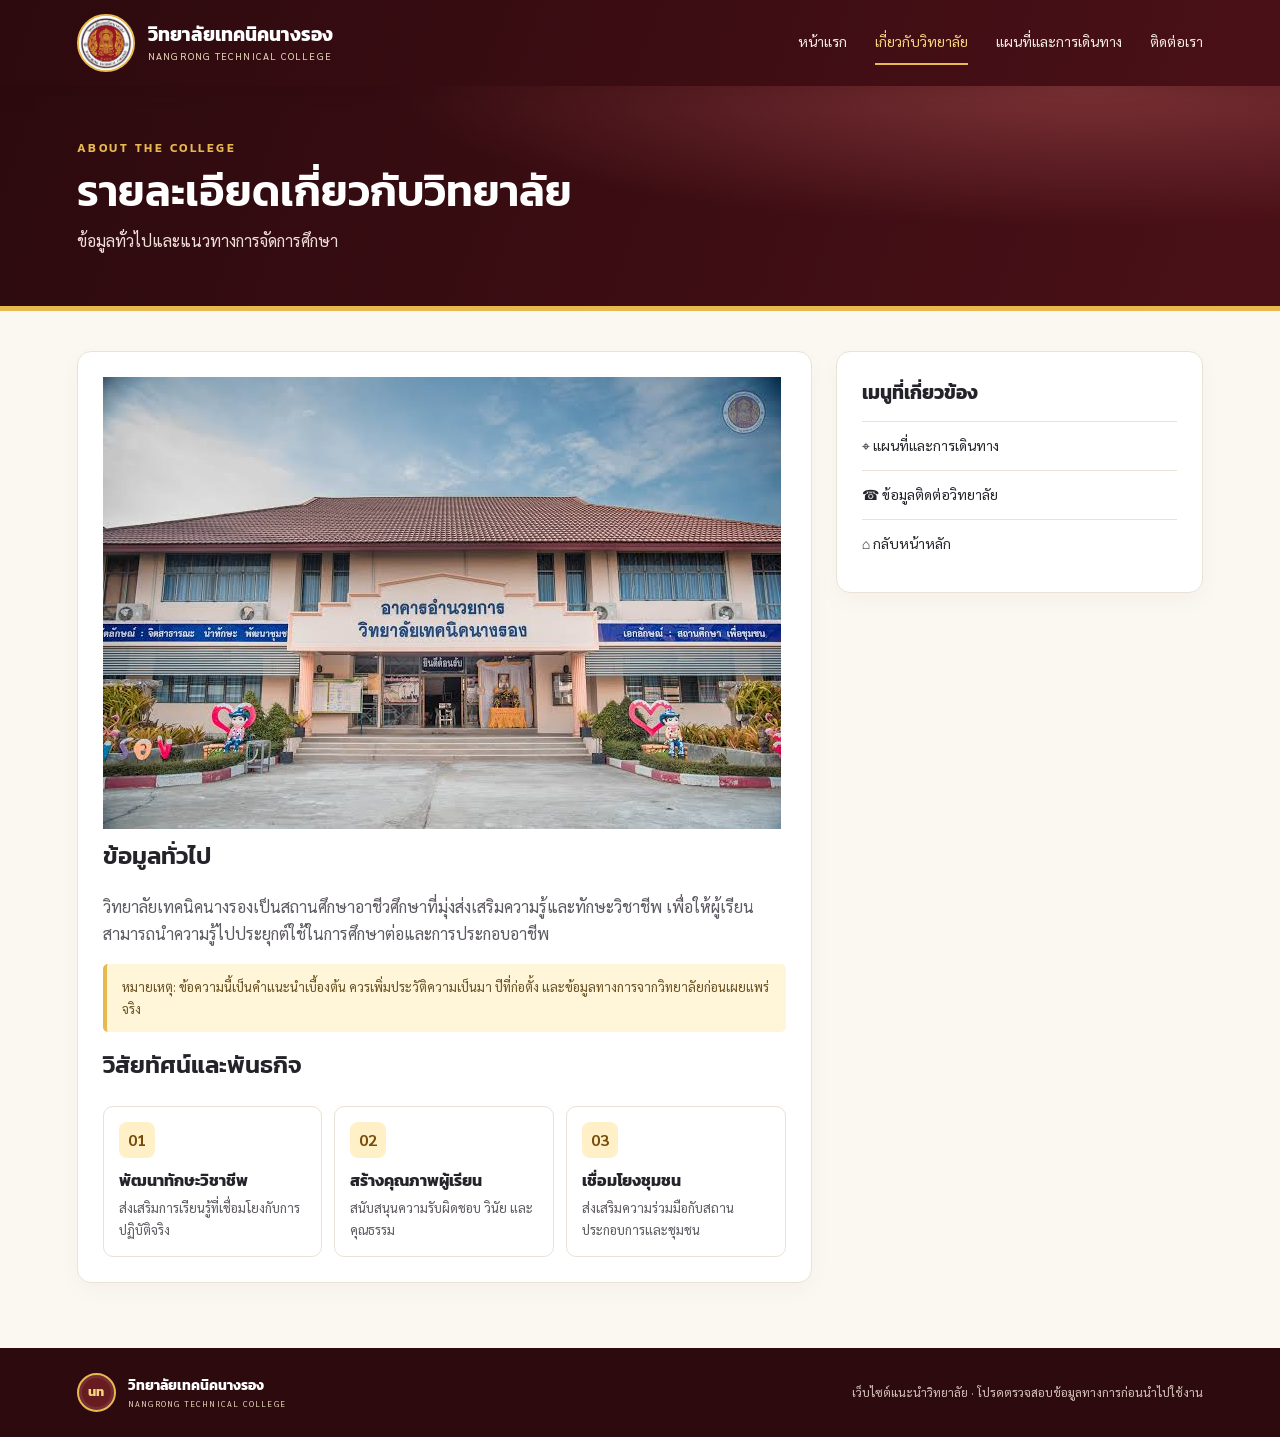
==== about.html @ 83687063 "Add files via upload" ====
<!DOCTYPE html>
<html lang="th"><head><meta charset="UTF-8"><meta name="viewport" content="width=device-width, initial-scale=1.0"><title>เกี่ยวกับวิทยาลัย | วิทยาลัยเทคนิคนางรอง</title><link rel="stylesheet" href="style.css"></head>
<body>
<header class="site-header"><a class="brand" href="index.html" aria-label="หน้าหลักวิทยาลัยเทคนิคนางรอง">
  <img
    class="college-logo"
    src="assets/college-logo.png"
    alt="ตราวิทยาลัยเทคนิคนางรอง"
  >
  <span>
    <strong>วิทยาลัยเทคนิคนางรอง</strong>
    <small>NANGRONG TECHNICAL COLLEGE</small>
  </span>
</a><button class="menu-toggle" aria-label="เปิดเมนู" aria-expanded="false">☰</button><nav class="nav"><a href="index.html">หน้าแรก</a><a class="active" href="about.html">เกี่ยวกับวิทยาลัย</a><a href="map.html">แผนที่และการเดินทาง</a><a href="contact.html">ติดต่อเรา</a></nav></header>
<main class="page-main">
  <section class="page-banner"><p class="eyebrow">ABOUT THE COLLEGE</p><h1>รายละเอียดเกี่ยวกับวิทยาลัย</h1><p>ข้อมูลทั่วไปและแนวทางการจัดการศึกษา</p></section>
  <div class="content-layout">
    <article class="content-card">
      <div>
        <img src="assets/images.jpg" alt="">
      </div>
      <h2>ข้อมูลทั่วไป</h2>
      <p>วิทยาลัยเทคนิคนางรองเป็นสถานศึกษาอาชีวศึกษาที่มุ่งส่งเสริมความรู้และทักษะวิชาชีพ เพื่อให้ผู้เรียนสามารถนำความรู้ไปประยุกต์ใช้ในการศึกษาต่อและการประกอบอาชีพ</p>
      <p class="notice">หมายเหตุ: ข้อความนี้เป็นคำแนะนำเบื้องต้น ควรเพิ่มประวัติความเป็นมา ปีที่ก่อตั้ง และข้อมูลทางการจากวิทยาลัยก่อนเผยแพร่จริง</p>
      <h2>วิสัยทัศน์และพันธกิจ</h2>
      <div class="info-grid">
        <div class="info-tile"><span>01</span><h3>พัฒนาทักษะวิชาชีพ</h3><p>ส่งเสริมการเรียนรู้ที่เชื่อมโยงกับการปฏิบัติจริง</p></div>
        <div class="info-tile"><span>02</span><h3>สร้างคุณภาพผู้เรียน</h3><p>สนับสนุนความรับผิดชอบ วินัย และคุณธรรม</p></div>
        <div class="info-tile"><span>03</span><h3>เชื่อมโยงชุมชน</h3><p>ส่งเสริมความร่วมมือกับสถานประกอบการและชุมชน</p></div>
      </div>
    </article>
    <aside class="side-card"><h3>เมนูที่เกี่ยวข้อง</h3><a href="map.html">⌖ แผนที่และการเดินทาง</a><a href="contact.html">☎ ข้อมูลติดต่อวิทยาลัย</a><a href="index.html">⌂ กลับหน้าหลัก</a></aside>
  </div>
</main>
<footer class="footer"><span class="brand-mark small">นท</span><div><strong>วิทยาลัยเทคนิคนางรอง</strong><small>NANGRONG TECHNICAL COLLEGE</small></div><p>เว็บไซต์แนะนำวิทยาลัย · โปรดตรวจสอบข้อมูลทางการก่อนนำไปใช้งาน</p></footer><script src="script.js"></script></body></html>
---- style.css ----
@import url('https://fonts.googleapis.com/css2?family=Kanit:wght@300;400;500;600;700&family=Sarabun:wght@300;400;500;600;700&display=swap');
:root{--wine:#4a1017;--wine2:#2c0a0e;--gold:#e8b94f;--gold2:#f7d77e;--ink:#25232a;--muted:#6f6b70;--cream:#fbf8f1;--line:#e9e2d6;--white:#fff}
*{box-sizing:border-box}html{scroll-behavior:smooth}body{margin:0;background:var(--cream);color:var(--ink);font-family:'Sarabun',sans-serif;line-height:1.7}a{color:inherit;text-decoration:none}.site-header{height:auto;min-height:84px;background:linear-gradient(110deg,var(--wine2),var(--wine));display:flex;align-items:center;justify-content:space-between;padding:14px clamp(20px,6vw,88px);gap:24px;color:#fff;position:relative;z-index:5;box-shadow:0 5px 22px #2b0b0e22}.brand{display:flex;align-items:center;gap:13px;min-width:0}.brand-mark{width:53px;height:53px;border-radius:50%;display:grid;place-items:center;border:2px solid var(--gold);background:#671c21;color:var(--gold2);font-family:'Kanit',sans-serif;font-size:17px;font-weight:700;box-shadow:inset 0 0 0 3px #ffffff15;flex-shrink:0}.brand strong,.brand small,.footer strong,.footer small{display:block}.brand strong{font-family:'Kanit',sans-serif;font-size:19px;line-height:1.35}.brand small,.footer small{font-size:10px;letter-spacing:1.2px;color:#e8d8bc}.nav{display:flex;align-items:center;gap:clamp(12px,2.2vw,32px)}.nav a{font-size:14px;color:#f6ece5;padding:9px 0;border-bottom:2px solid transparent}.nav a:hover,.nav a.active{color:var(--gold2);border-color:var(--gold)}.menu-toggle{display:none;background:none;color:#fff;border:1px solid #ffffff50;border-radius:8px;padding:6px 11px;font-size:22px}.hero{min-height:560px;position:relative;display:flex;align-items:center;overflow:hidden;color:white;background:linear-gradient(90deg,#23090df2 0%,#3a0d12dc 36%,#31101370 68%,#21080c40 100%),url('assets/sddefault.jpg') center/cover}.hero:after{content:"";position:absolute;inset:auto 0 0;height:7px;background:linear-gradient(90deg,var(--gold),#fff0b3,var(--gold))}.hero-content{position:relative;z-index:1;width:min(1160px,88%);margin:0 auto;padding:70px 0 92px}.eyebrow{font-family:'Kanit',sans-serif;color:var(--gold);font-size:12px;font-weight:600;letter-spacing:2.5px;margin:0 0 8px}.hero h1,.page-banner h1{font-family:'Kanit',sans-serif;font-weight:600;line-height:1.2;margin:0}.hero h1{font-size:clamp(36px,5vw,64px);max-width:720px;text-shadow:0 3px 20px #0005}.hero-lead{font-size:clamp(19px,2.2vw,26px);margin:16px 0 5px;color:#fff1ce}.hero-copy{font-size:16px;color:#f2e7e4;max-width:570px;margin:0 0 29px}.hero-actions{display:flex;flex-wrap:wrap;gap:12px}.btn{display:inline-flex;align-items:center;justify-content:center;gap:11px;padding:13px 17px;border-radius:9px;font-family:'Sarabun',sans-serif;font-size:14px;font-weight:700;line-height:1.5;transition:transform .2s,box-shadow .2s;border:1px solid transparent;cursor:pointer}.btn:hover{transform:translateY(-2px);box-shadow:0 8px 22px #0002}.btn span{font-size:25px}.btn b{font-size:18px;margin-left:5px}.btn-gold{background:linear-gradient(135deg,var(--gold2),var(--gold));color:#321014;border-color:#f9d77a}.btn-outline{background:#2b0b0dc9;color:#fff;border-color:#e8b94f88;backdrop-filter:blur(6px)}.hero-label{position:absolute;right:6%;bottom:24px;color:#fff2cf;font-size:13px;letter-spacing:2px}.section{padding:70px 6%}.section-heading{text-align:center;max-width:700px;margin:0 auto 35px}.section-heading h2,.content-card h2{font-family:'Kanit',sans-serif;margin:0 0 8px;font-weight:600}.section-heading h2{font-size:clamp(25px,3vw,35px)}.section-heading>p:last-child{margin:0;color:var(--muted)}.feature-grid{max-width:1160px;margin:auto;display:grid;grid-template-columns:repeat(3,1fr);gap:20px}.feature-card{background:#fff;border:1px solid var(--line);border-radius:14px;padding:28px 25px;box-shadow:0 8px 25px #35111608;transition:.2s}.feature-card:hover{transform:translateY(-5px);border-color:#dfbb64;box-shadow:0 15px 32px #35111612}.feature-icon{display:grid;place-items:center;width:54px;height:54px;border-radius:13px;background:#fff2ce;color:var(--wine);font-size:29px}.feature-card h3{font-family:'Kanit',sans-serif;font-size:20px;margin:16px 0 4px}.feature-card p{color:var(--muted);margin:0 0 18px;font-size:14px}.text-link{color:#8b5b09;font-weight:700;font-size:14px}.footer{background:var(--wine2);color:white;padding:25px clamp(20px,6vw,88px);display:flex;align-items:center;gap:12px}.brand-mark.small{width:39px;height:39px;font-size:13px}.footer strong{font-family:'Kanit',sans-serif;font-size:14px}.footer small{font-size:8px}.footer p{margin:0 0 0 auto;font-size:12px;color:#d6c5bd}.page-main{min-height:70vh}.page-banner{background:radial-gradient(ellipse at 85% 0%,#7a3135 0,transparent 45%),linear-gradient(110deg,var(--wine2),var(--wine));padding:52px max(6%,calc((100% - 1160px)/2));color:white;border-bottom:5px solid var(--gold)}.page-banner h1{font-size:clamp(29px,4vw,43px)}.page-banner>p:last-child{color:#f1dfd9;margin:9px 0 0}.content-layout,.map-layout,.contact-layout{width:min(1160px,88%);margin:40px auto 65px;display:grid;grid-template-columns:minmax(0,2fr) minmax(230px,1fr);gap:24px;align-items:start}.content-card,.side-card{background:white;border:1px solid var(--line);border-radius:14px;padding:25px;box-shadow:0 8px 25px #35111608}.content-card h2{font-size:24px}.content-card p{color:#5d5960}.campus-photo{height:250px;border-radius:10px;margin-bottom:22px;background-size:cover;background-position:center}.photo-one{background-image:url('https://images.unsplash.com/photo-1562774053-701939374585?auto=format&fit=crop&w=1200&q=85')}.notice{background:#fff6d9;border-left:4px solid var(--gold);padding:12px 15px;border-radius:5px;color:#695021!important;font-size:13px}.info-grid{display:grid;grid-template-columns:repeat(3,1fr);gap:12px;margin-top:20px}.info-tile{border:1px solid var(--line);border-radius:10px;padding:15px}.info-tile>span,.travel-item>span{display:grid;place-items:center;background:#fff0c7;color:#774c0b;border-radius:8px;width:36px;height:36px;font-weight:700}.info-tile h3,.travel-item h3{font-family:'Kanit',sans-serif;font-size:16px;margin:9px 0 3px}.info-tile p,.travel-item p{font-size:13px;margin:0}.side-card h3{font-family:'Kanit',sans-serif;margin:0 0 12px}.side-card a{display:block;padding:12px 0;border-top:1px solid var(--line);font-size:14px}.side-card a:hover{color:#95620b}.map-layout{grid-template-columns:minmax(0,1.45fr) minmax(280px,1fr)}.map-panel{background:#fff;padding:15px;border:1px solid var(--line);border-radius:14px;box-shadow:0 8px 25px #35111608}.map-art{height:390px;position:relative;overflow:hidden;border-radius:9px;background-color:#e9eddd;background-image:linear-gradient(28deg,transparent 47%,#fff 48%,#fff 51%,transparent 52%),linear-gradient(110deg,transparent 43%,#fff 44%,#fff 47%,transparent 48%),repeating-linear-gradient(0deg,transparent 0 52px,#d5dfc6 53px 55px),repeating-linear-gradient(90deg,transparent 0 62px,#d5dfc6 63px 65px)}.map-road{position:absolute;background:#fff;border:1px solid #e3d8c1;height:15px;width:130%;left:-15%;top:50%;transform:rotate(-19deg)}.road-b{top:30%;transform:rotate(31deg)}.road-c{top:78%;transform:rotate(7deg)}.map-block{position:absolute;background:#d2dfbb;border:2px solid #a8bd8d;color:#4e6443;padding:12px 15px;border-radius:6px;font-size:12px;font-weight:700}.block-a{top:17%;left:12%}.block-b{top:23%;right:12%}.block-c{bottom:18%;left:20%}.block-d{bottom:20%;right:16%}.map-pin{position:absolute;top:45%;left:45%;transform:translate(-50%,-50%);display:grid;place-items:center;width:52px;height:52px;border-radius:50% 50% 50% 0;transform:rotate(-45deg);background:var(--wine);color:var(--gold);font-size:29px;box-shadow:0 5px 12px #0003}.map-pin small{position:absolute;left:42px;top:2px;transform:rotate(45deg);background:white;color:var(--wine);white-space:nowrap;padding:6px 9px;border-radius:5px;font-size:11px;box-shadow:0 3px 10px #0002}.map-disclaimer{position:absolute;bottom:4px;left:10px;font-size:10px;color:#555;background:#ffffffcf;padding:3px 7px;border-radius:4px}.map-button{width:100%;margin-top:13px}.travel-card{padding:25px}.travel-item{display:flex;gap:12px;padding:17px 0;border-bottom:1px solid var(--line)}.travel-item:last-of-type{border-bottom:0}.contact-layout{grid-template-columns:1fr 1fr}.contact-row{display:flex;gap:14px;padding:17px 0;border-bottom:1px solid var(--line)}.contact-icon{flex-shrink:0;width:42px;height:42px;border-radius:11px;display:grid;place-items:center;background:#fff0c7;color:var(--wine);font-size:23px}.contact-row h3{font-family:'Kanit',sans-serif;margin:0;font-size:16px}.contact-row p{margin:3px 0;font-size:14px}.contact-row small,.muted{font-size:12px;color:var(--muted)}.full-btn{width:100%;margin-top:15px}.contact-form label{display:block;font-size:14px;font-weight:700;margin:13px 0 5px}.contact-form input,.contact-form select,.contact-form textarea{width:100%;border:1px solid #ded6ca;background:#fffdf9;border-radius:7px;padding:11px 12px;font:inherit;color:var(--ink)}.contact-form input:focus,.contact-form select:focus,.contact-form textarea:focus{outline:2px solid #e8b94f88;border-color:#c9972c}.form-feedback{font-size:13px;color:#5d4210}.muted{margin-top:0}
@media(max-width:850px){.site-header{padding:13px 5%}.menu-toggle{display:block}.nav{display:none;position:absolute;top:100%;left:0;right:0;background:var(--wine2);padding:12px 5% 20px;flex-direction:column;align-items:stretch;gap:0}.nav.open{display:flex}.nav a{padding:12px 0}.hero{min-height:600px;background-position:60% center}.hero-content{width:90%;padding:65px 0 85px}.hero-actions{max-width:500px}.hero-actions .btn{width:100%;justify-content:flex-start}.feature-grid{grid-template-columns:1fr}.content-layout,.map-layout,.contact-layout{grid-template-columns:1fr;width:90%}.info-grid{grid-template-columns:1fr}.footer{flex-wrap:wrap}.footer p{width:100%;margin:8px 0 0}.map-art{height:330px}}
@media(max-width:480px){.brand-mark{width:43px;height:43px}.brand strong{font-size:15px}.brand small{font-size:8px}.hero h1{font-size:34px}.hero-label{font-size:10px}.section{padding:48px 5%}.content-card{padding:18px}.page-banner{padding:40px 5%}.map-art{height:280px}.map-pin small{font-size:9px}.campus-photo{height:190px}}

/* Google Maps embed */
.google-map-wrap{width:100%;height:390px;overflow:hidden;border-radius:9px;background:#eee}
.google-map-embed{display:block;width:100%;height:100%;border:0}
@media(max-width:850px){.google-map-wrap{height:330px}}
@media(max-width:480px){.google-map-wrap{height:280px}}
.college-logo {
  width: 58px;
  height: 58px;
  object-fit: contain;
  border-radius: 50%;
  background: #ffffff;
  border: 2px solid #e8b94f;
  flex-shrink: 0;
  display: block;
}

/* จัดวางชื่อวิทยาลัย */
.brand {
  display: flex;
  align-items: center;
  gap: 13px;
  text-decoration: none;
  color: #ffffff;
}
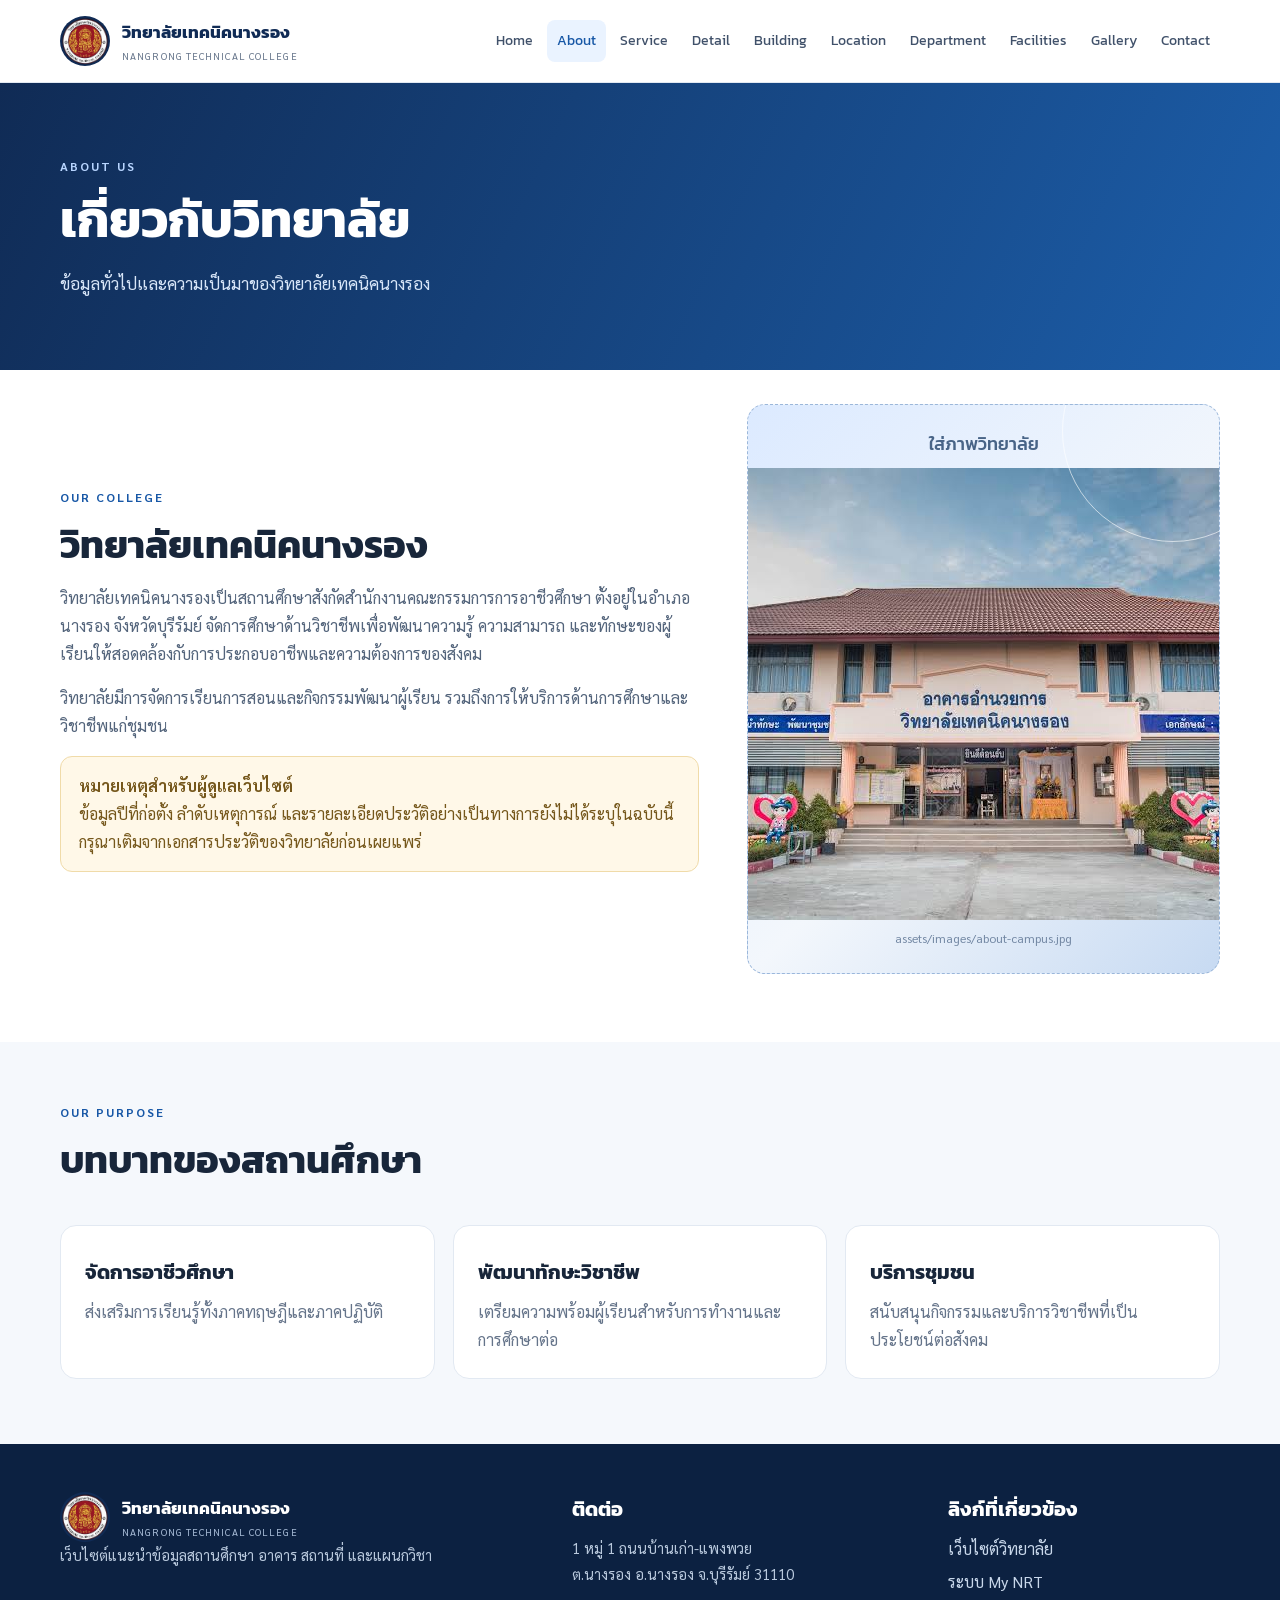
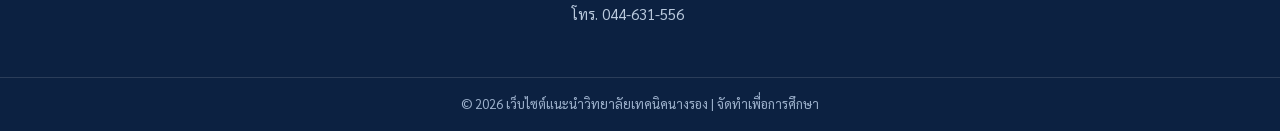
==== commit 10edf67b: "Add files via upload" ====
--- a/about.html
+++ b/about.html
@@ -1,35 +1,38 @@
 <!DOCTYPE html>
-<html lang="th"><head><meta charset="UTF-8"><meta name="viewport" content="width=device-width, initial-scale=1.0"><title>เกี่ยวกับวิทยาลัย | วิทยาลัยเทคนิคนางรอง</title><link rel="stylesheet" href="style.css"></head>
+<html lang="th">
+<head>
+  <meta charset="UTF-8"><meta name="viewport" content="width=device-width, initial-scale=1.0">
+  <meta name="description" content="เว็บไซต์แนะนำวิทยาลัยเทคนิคนางรอง">
+  <title>เกี่ยวกับวิทยาลัย | วิทยาลัยเทคนิคนางรอง</title>
+  <link rel="preconnect" href="https://fonts.googleapis.com"><link rel="preconnect" href="https://fonts.gstatic.com" crossorigin>
+  <link href="https://fonts.googleapis.com/css2?family=Kanit:wght@300;400;500;600;700&family=Sarabun:wght@300;400;500;600;700&display=swap" rel="stylesheet">
+  <link rel="stylesheet" href="assets/css/style.css">
+</head>
 <body>
-<header class="site-header"><a class="brand" href="index.html" aria-label="หน้าหลักวิทยาลัยเทคนิคนางรอง">
-  <img
-    class="college-logo"
-    src="assets/college-logo.png"
-    alt="ตราวิทยาลัยเทคนิคนางรอง"
-  >
-  <span>
-    <strong>วิทยาลัยเทคนิคนางรอง</strong>
-    <small>NANGRONG TECHNICAL COLLEGE</small>
-  </span>
-</a><button class="menu-toggle" aria-label="เปิดเมนู" aria-expanded="false">☰</button><nav class="nav"><a href="index.html">หน้าแรก</a><a class="active" href="about.html">เกี่ยวกับวิทยาลัย</a><a href="map.html">แผนที่และการเดินทาง</a><a href="contact.html">ติดต่อเรา</a></nav></header>
-<main class="page-main">
-  <section class="page-banner"><p class="eyebrow">ABOUT THE COLLEGE</p><h1>รายละเอียดเกี่ยวกับวิทยาลัย</h1><p>ข้อมูลทั่วไปและแนวทางการจัดการศึกษา</p></section>
-  <div class="content-layout">
-    <article class="content-card">
-      <div>
-        <img src="assets/images.jpg" alt="">
-      </div>
-      <h2>ข้อมูลทั่วไป</h2>
-      <p>วิทยาลัยเทคนิคนางรองเป็นสถานศึกษาอาชีวศึกษาที่มุ่งส่งเสริมความรู้และทักษะวิชาชีพ เพื่อให้ผู้เรียนสามารถนำความรู้ไปประยุกต์ใช้ในการศึกษาต่อและการประกอบอาชีพ</p>
-      <p class="notice">หมายเหตุ: ข้อความนี้เป็นคำแนะนำเบื้องต้น ควรเพิ่มประวัติความเป็นมา ปีที่ก่อตั้ง และข้อมูลทางการจากวิทยาลัยก่อนเผยแพร่จริง</p>
-      <h2>วิสัยทัศน์และพันธกิจ</h2>
-      <div class="info-grid">
-        <div class="info-tile"><span>01</span><h3>พัฒนาทักษะวิชาชีพ</h3><p>ส่งเสริมการเรียนรู้ที่เชื่อมโยงกับการปฏิบัติจริง</p></div>
-        <div class="info-tile"><span>02</span><h3>สร้างคุณภาพผู้เรียน</h3><p>สนับสนุนความรับผิดชอบ วินัย และคุณธรรม</p></div>
-        <div class="info-tile"><span>03</span><h3>เชื่อมโยงชุมชน</h3><p>ส่งเสริมความร่วมมือกับสถานประกอบการและชุมชน</p></div>
-      </div>
-    </article>
-    <aside class="side-card"><h3>เมนูที่เกี่ยวข้อง</h3><a href="map.html">⌖ แผนที่และการเดินทาง</a><a href="contact.html">☎ ข้อมูลติดต่อวิทยาลัย</a><a href="index.html">⌂ กลับหน้าหลัก</a></aside>
-  </div>
+<header class="site-header"><div class="container nav-wrap">
+<a class="brand" href="index.html"><span class="brand-mark"><img src="assets/images/college-logo.png" alt="" width="50"></span><span><b>วิทยาลัยเทคนิคนางรอง</b><small>NANGRONG TECHNICAL COLLEGE</small></span></a>
+<button class="menu-toggle" id="menuToggle" aria-label="เปิดเมนู" aria-expanded="false">☰</button>
+<nav class="main-nav" id="mainNav"><a href="index.html" class="nav-link">Home</a><a href="about.html" class="nav-link active">About</a><a href="service.html" class="nav-link">Service</a><a href="detail.html" class="nav-link">Detail</a><a href="building.html" class="nav-link">Building</a><a href="location.html" class="nav-link">Location</a><a href="department.html" class="nav-link">Department</a><a href="facilities.html" class="nav-link">Facilities</a><a href="gallery.html" class="nav-link">Gallery</a><a href="contact.html" class="nav-link">Contact</a></nav>
+</div></header>
+<main>
+<section class="page-banner">
+  <span class="eyebrow">ABOUT US</span>
+  <h1>เกี่ยวกับวิทยาลัย</h1><p>ข้อมูลทั่วไปและความเป็นมาของวิทยาลัยเทคนิคนางรอง</p>
+</section>
+<section class="content-layout section"><div><span class="eyebrow">OUR COLLEGE</span>
+  <h2>วิทยาลัยเทคนิคนางรอง</h2>
+<p>วิทยาลัยเทคนิคนางรองเป็นสถานศึกษาสังกัดสำนักงานคณะกรรมการการอาชีวศึกษา ตั้งอยู่ในอำเภอนางรอง จังหวัดบุรีรัมย์ จัดการศึกษาด้านวิชาชีพเพื่อพัฒนาความรู้ ความสามารถ และทักษะของผู้เรียนให้สอดคล้องกับการประกอบอาชีพและความต้องการของสังคม</p>
+<p>วิทยาลัยมีการจัดการเรียนการสอนและกิจกรรมพัฒนาผู้เรียน รวมถึงการให้บริการด้านการศึกษาและวิชาชีพแก่ชุมชน</p>
+<div class="notice"><strong>หมายเหตุสำหรับผู้ดูแลเว็บไซต์</strong>
+  <br>ข้อมูลปีที่ก่อตั้ง ลำดับเหตุการณ์ และรายละเอียดประวัติอย่างเป็นทางการยังไม่ได้ระบุในฉบับนี้ กรุณาเติมจากเอกสารประวัติของวิทยาลัยก่อนเผยแพร่</div>
+</div>
+<div class="image-placeholder tall">
+  <span>ใส่ภาพวิทยาลัย</span><img src="assets/images/about-campus.jpg" alt="">
+  <small>assets/images/about-campus.jpg</small>
+</div>
+</section>
+<section class="section soft"><div class="section-heading"><div><span class="eyebrow">OUR PURPOSE</span><h2>บทบาทของสถานศึกษา</h2></div></div><div class="card-grid three"><article class="info-card"><h3>จัดการอาชีวศึกษา</h3><p>ส่งเสริมการเรียนรู้ทั้งภาคทฤษฎีและภาคปฏิบัติ</p></article><article class="info-card"><h3>พัฒนาทักษะวิชาชีพ</h3><p>เตรียมความพร้อมผู้เรียนสำหรับการทำงานและการศึกษาต่อ</p></article><article class="info-card"><h3>บริการชุมชน</h3><p>สนับสนุนกิจกรรมและบริการวิชาชีพที่เป็นประโยชน์ต่อสังคม</p></article></div></section>
 </main>
-<footer class="footer"><span class="brand-mark small">นท</span><div><strong>วิทยาลัยเทคนิคนางรอง</strong><small>NANGRONG TECHNICAL COLLEGE</small></div><p>เว็บไซต์แนะนำวิทยาลัย · โปรดตรวจสอบข้อมูลทางการก่อนนำไปใช้งาน</p></footer><script src="script.js"></script></body></html>+<footer class="site-footer"><div class="container footer-grid"><div><a class="brand footer-brand" href="index.html"><span class="brand-mark"><img src="assets/images/college-logo.png" alt="" width="50"></span><span><b>วิทยาลัยเทคนิคนางรอง</b><small>NANGRONG TECHNICAL COLLEGE</small></span></a><p>เว็บไซต์แนะนำข้อมูลสถานศึกษา อาคาร สถานที่ และแผนกวิชา</p></div><div><h3>ติดต่อ</h3><p>1 หมู่ 1 ถนนบ้านเก่า-แพงพวย<br>ต.นางรอง อ.นางรอง จ.บุรีรัมย์ 31110</p><p>โทร. 044-631-556</p></div><div><h3>ลิงก์ที่เกี่ยวข้อง</h3><a href="https://nrtech.ac.th/" target="_blank" rel="noopener">เว็บไซต์วิทยาลัย</a><a href="https://my.nrtech.ac.th/" target="_blank" rel="noopener">ระบบ My NRT</a></div></div><div class="copyright">© <span id="year"></span> เว็บไซต์แนะนำวิทยาลัยเทคนิคนางรอง | จัดทำเพื่อการศึกษา</div></footer>
+<script src="assets/js/main.js"></script>
+</body></html>
--- a/assets/css/style.css
+++ b/assets/css/style.css
@@ -0,0 +1,6 @@
+
+:root{--navy:#102b55;--blue:#1757a6;--sky:#eaf3ff;--ink:#18263a;--muted:#65748a;--line:#e2e9f2;--paper:#fff;--soft:#f5f8fc;--gold:#e6b85c}
+*{box-sizing:border-box}html{scroll-behavior:smooth}body{margin:0;color:var(--ink);background:#fff;font-family:"Sarabun",sans-serif;line-height:1.75}h1,h2,h3,.brand b,.nav-link{font-family:"Kanit",sans-serif}h1,h2,h3,p{margin-top:0}h1{font-size:clamp(2.2rem,5vw,4rem);line-height:1.2;margin-bottom:18px}h2{font-size:clamp(1.7rem,3vw,2.4rem);line-height:1.3;margin-bottom:14px}h3{font-size:1.25rem;margin-bottom:8px}a{color:var(--blue);text-decoration:none}.container{width:min(1160px,calc(100% - 40px));margin:auto}.site-header{height:auto;min-height:82px;background:#fff;border-bottom:1px solid var(--line);position:sticky;top:0;z-index:20}.nav-wrap{display:flex;align-items:center;justify-content:space-between;gap:24px;min-height:82px}.brand{display:flex;align-items:center;gap:12px;color:var(--navy);min-width:max-content}.brand-mark{width:50px;height:50px;display:grid;place-items:center;border-radius:30px;background:var(--navy);color:#fff;font-family:Kanit;font-weight:700;letter-spacing:1px}.brand b{display:block;font-size:1.05rem}.brand small{display:block;color:var(--muted);font-size:.62rem;letter-spacing:1.1px}.main-nav{display:flex;align-items:center;gap:4px;flex-wrap:wrap;justify-content:flex-end}.nav-link{font-size:.88rem;color:#40516a;padding:9px 10px;border-radius:8px;transition:.2s}.nav-link:hover,.nav-link.active{background:var(--sky);color:var(--blue)}.menu-toggle{display:none;border:0;background:var(--sky);color:var(--navy);font-size:1.5rem;border-radius:8px;padding:5px 12px}.hero{width:min(1160px,calc(100% - 40px));margin:42px auto 64px;display:grid;grid-template-columns:1fr 1fr;gap:44px;align-items:center;min-height:430px}.hero-copy{padding:24px 0}.eyebrow{display:inline-block;color:var(--blue);font-size:.76rem;font-weight:700;letter-spacing:2px;margin-bottom:12px}.hero h1 span{color:var(--blue)}.hero-copy p{font-size:1.08rem;color:var(--muted);max-width:570px}.hero-image{min-height:390px;border-radius:28px}.image-placeholder,.gallery-slot{position:relative;display:flex;align-items:center;justify-content:center;flex-direction:column;gap:8px;text-align:center;overflow:hidden;color:#486487;background:linear-gradient(135deg,#dceaff,#f3f7fc 55%,#c7daf2);border:1px dashed #9bb7da;border-radius:18px;min-height:210px;padding:24px}.image-placeholder:before{content:"";position:absolute;width:220px;height:220px;border:1px solid #fff9;border-radius:50%;right:-65px;top:-85px}.image-placeholder span,.gallery-slot span{font-family:Kanit;font-size:1.1rem;font-weight:500;z-index:1}.image-placeholder small,.gallery-slot small{font-size:.75rem;color:#7186a2;z-index:1}.tall{min-height:440px}.hero-image{min-height:390px}.hero-image span{font-size:1.4rem}.btn{display:inline-flex;align-items:center;justify-content:center;border:0;border-radius:10px;padding:11px 20px;font-family:Kanit;font-size:.95rem;cursor:pointer;transition:.2s}.btn-primary{background:var(--blue);color:#fff}.btn-primary:hover{background:var(--navy);transform:translateY(-1px)}.btn-outline{border:1px solid #b8c9df;color:var(--navy);margin-left:8px}.btn-light{background:#fff;color:var(--navy)}.section{width:min(1160px,calc(100% - 40px));margin:0 auto;padding:34px 0 68px}.section-heading{display:flex;align-items:end;justify-content:space-between;gap:20px;margin-bottom:26px}.section-heading p{color:var(--muted);margin-bottom:8px}.card-grid{display:grid;grid-template-columns:repeat(4,1fr);gap:18px}.card-grid.three{grid-template-columns:repeat(3,1fr)}.feature-card,.info-card,.place-card{background:#fff;border:1px solid var(--line);border-radius:16px;overflow:hidden;transition:.2s}.feature-card{padding:24px;color:var(--ink);min-height:180px}.feature-card:hover,.place-card:hover{transform:translateY(-4px);box-shadow:0 14px 32px #173d6c12;border-color:#c1d5ef}.card-icon{display:inline-grid;place-items:center;width:42px;height:42px;border-radius:12px;background:var(--sky);color:var(--blue);font-family:Kanit;font-weight:600;margin-bottom:15px}.feature-card p,.info-card p,.place-card p{color:var(--muted);margin-bottom:0}.place-card .image-placeholder{border:0;border-radius:0;min-height:190px}.card-body{padding:20px}.tag{font-size:.7rem;letter-spacing:1.2px;color:var(--blue);font-weight:700}.text-link{font-weight:600;color:var(--blue);display:inline-block;margin-top:14px}.callout{width:min(1160px,calc(100% - 40px));background:var(--navy);color:#fff;border-radius:22px;padding:38px 42px;margin-bottom:70px;display:flex;align-items:center;justify-content:space-between;gap:25px}.callout .eyebrow{color:#9ec7ff}.callout p{color:#d4e0f1;margin:0}.page-banner{background:linear-gradient(115deg,#102b55,#1c5eaa);color:#fff;padding:68px max(20px,calc((100% - 1160px)/2)) 72px}.page-banner .eyebrow{color:#b8d5ff}.page-banner h1{font-size:clamp(2.1rem,4vw,3.2rem)}.page-banner p{color:#d8e6f8;margin:0;font-size:1.05rem}.content-layout{display:grid;grid-template-columns:1.15fr .85fr;gap:48px;align-items:center}.content-layout p{color:#53647b}.notice{background:#fff8e8;border:1px solid #f0dba9;color:#75571b;padding:15px 18px;border-radius:12px;margin:0 0 24px}.soft{background:var(--soft);width:100%;padding:55px max(20px,calc((100% - 1160px)/2)) 65px}.info-card{padding:24px}.info-card h3{margin-top:5px}.detail-list{display:grid;gap:28px}.detail-row{display:grid;grid-template-columns:.8fr 1.2fr;gap:32px;align-items:center;padding-bottom:28px;border-bottom:1px solid var(--line);scroll-margin-top:110px}.detail-row .image-placeholder{min-height:260px}.muted{color:var(--muted);font-size:.92rem}.contact-list{display:grid;gap:12px}.contact-item{border-bottom:1px solid var(--line);padding:10px 0}.contact-item b{font-family:Kanit;color:var(--navy)}.contact-item p{margin:3px 0}.contact-panel{background:var(--soft);padding:28px;border-radius:18px}.contact-panel form{display:grid;gap:14px}.contact-panel label{font-weight:600;font-size:.92rem}.contact-panel input,.contact-panel textarea{display:block;width:100%;padding:11px 12px;border:1px solid #d3deeb;border-radius:9px;font:inherit;margin-top:5px;background:#fff}.form-message{color:var(--blue);margin:0}.map-frame{height:430px;border-radius:18px;overflow:hidden;border:1px solid var(--line)}.map-frame iframe{width:100%;height:100%;border:0}.map-heading{margin-top:48px}.campus-map{min-height:420px}.center{text-align:center;margin-top:30px}.upload-panel{display:flex;align-items:center;gap:18px;flex-wrap:wrap;margin-bottom:25px}.upload-btn{position:relative;overflow:hidden}.gallery-grid{display:grid;grid-template-columns:repeat(3,1fr);gap:18px}.gallery-slot{min-height:230px}.gallery-slot img{position:absolute;width:100%;height:100%;object-fit:cover;inset:0}.gallery-slot.has-image span,.gallery-slot.has-image small{display:none}.site-footer{background:#0c2141;color:#dce7f6;padding:48px 0 0}.footer-grid{display:grid;grid-template-columns:1.4fr 1fr .8fr;gap:35px;padding-bottom:35px}.footer-brand{color:#fff}.footer-brand small{color:#a9bdd8}.site-footer p{color:#b9c9dd;font-size:.92rem}.site-footer h3{color:#fff}.site-footer a:not(.brand){display:block;color:#c9d8eb;margin:5px 0}.copyright{text-align:center;border-top:1px solid #ffffff20;padding:15px;color:#9eb2cd;font-size:.82rem}
+@media(max-width:1000px){.main-nav{gap:0}.nav-link{padding:8px 7px;font-size:.8rem}.card-grid{grid-template-columns:repeat(2,1fr)}}
+@media(max-width:760px){.nav-wrap{min-height:72px}.menu-toggle{display:block}.main-nav{display:none;position:absolute;top:72px;left:0;right:0;background:#fff;padding:12px 20px 18px;border-bottom:1px solid var(--line);box-shadow:0 12px 20px #102b5510;grid-template-columns:repeat(2,1fr)}.main-nav.open{display:grid}.nav-link{font-size:.9rem}.brand-mark{width:50px;height:50px}.hero{grid-template-columns:1fr;margin-top:22px;gap:20px}.hero-image{min-height:270px}.hero-copy{padding:10px 0}.section-heading{display:block}.content-layout,.detail-row{grid-template-columns:1fr;gap:22px}.detail-row .image-placeholder{min-height:220px}.callout{display:block;padding:30px 25px}.callout .btn{margin-top:20px}.footer-grid{grid-template-columns:1fr 1fr}.footer-grid>div:first-child{grid-column:1/-1}.page-banner{padding-top:48px;padding-bottom:50px}.map-frame{height:340px}}
+@media(max-width:480px){.container,.section,.hero{width:calc(100% - 30px)}.card-grid,.card-grid.three,.gallery-grid{grid-template-columns:1fr}.hero-actions{display:flex;flex-wrap:wrap;gap:8px}.btn-outline{margin-left:0}.footer-grid{grid-template-columns:1fr}.footer-grid>div:first-child{grid-column:auto}.callout{width:calc(100% - 30px)}.map-frame{height:280px}}
